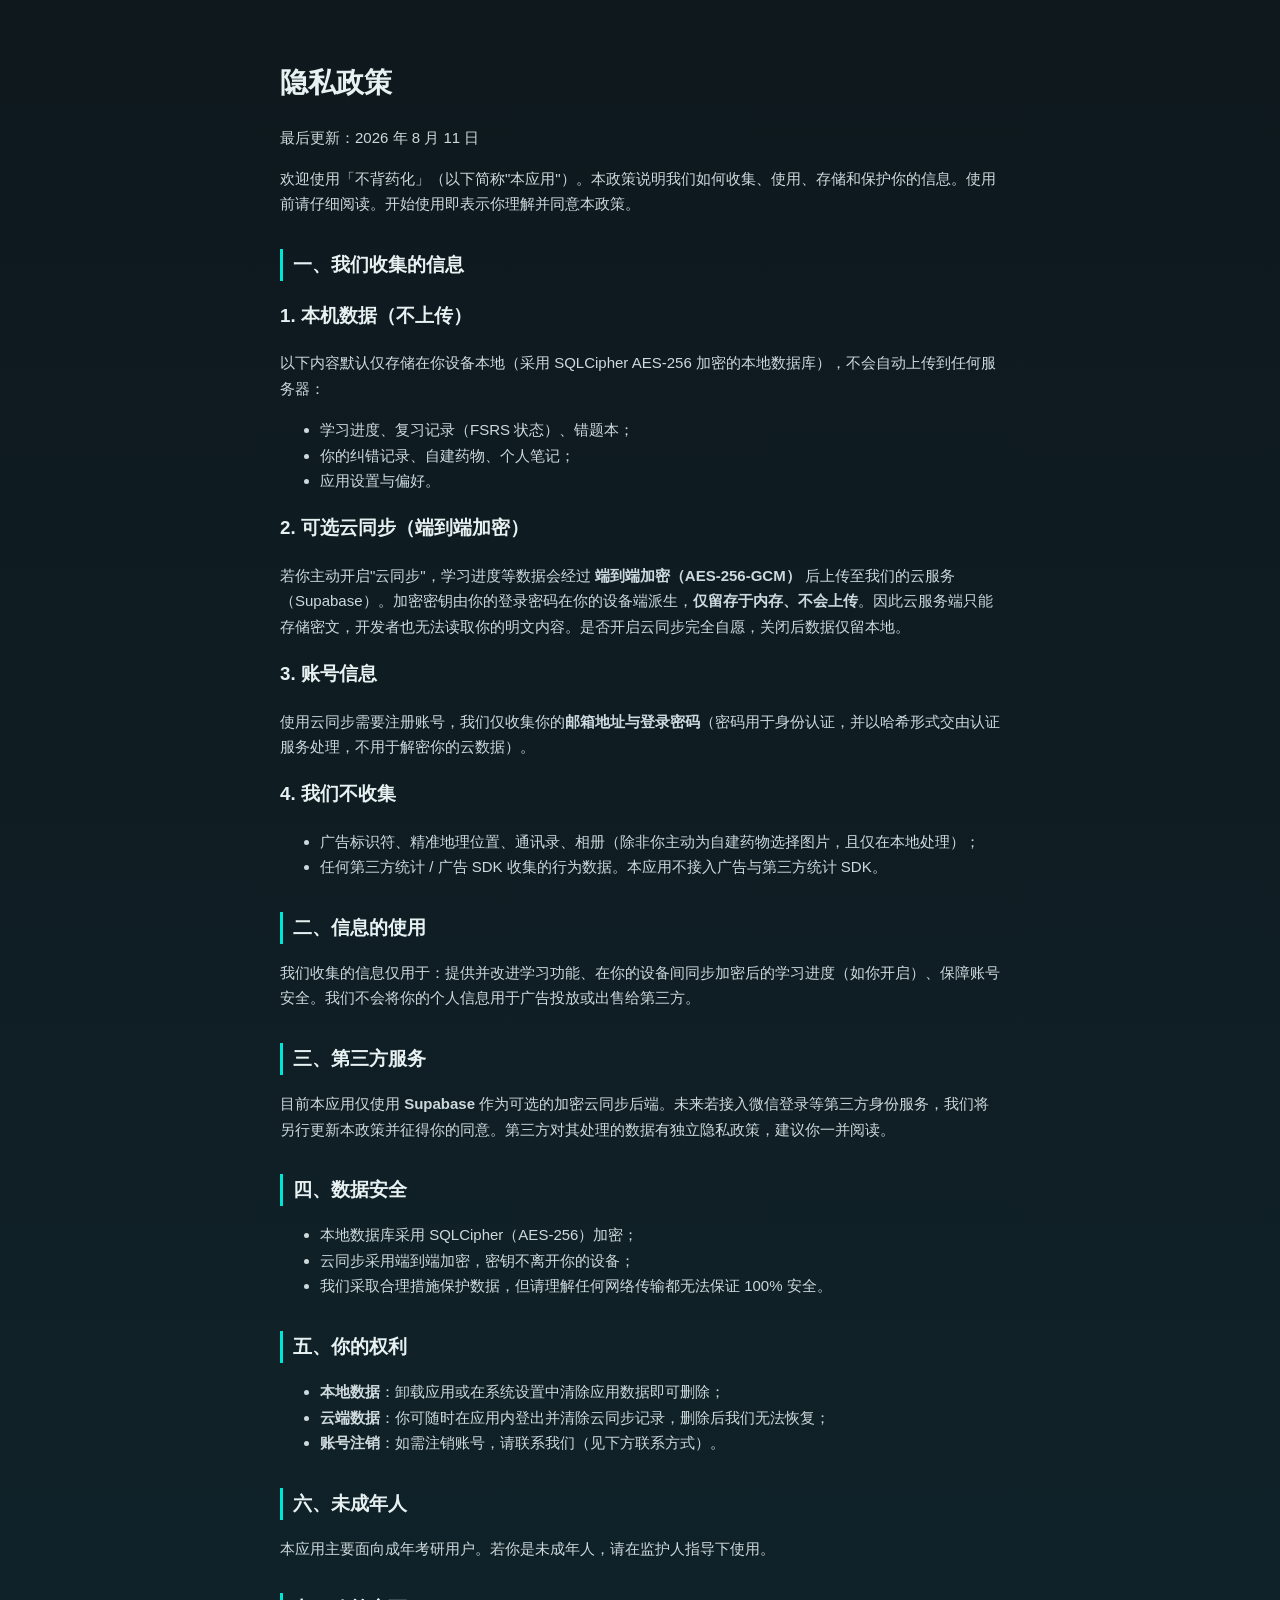
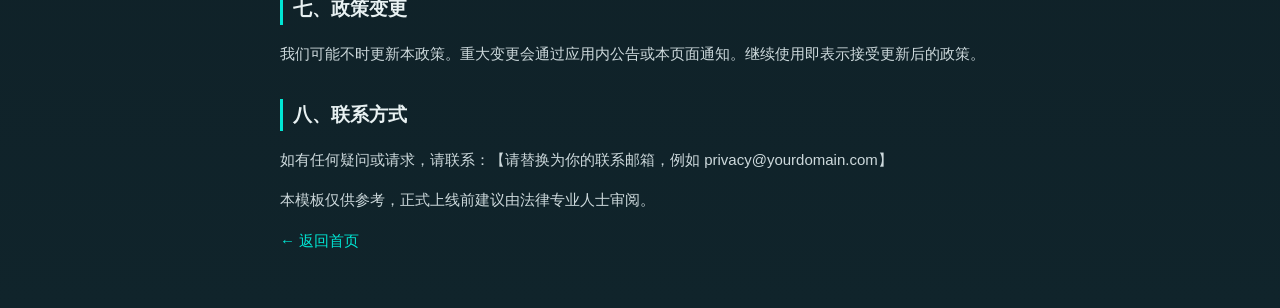
==== privacy.html @ 4cbd3855 "init: 不背药化 official static site" ====
<!doctype html>
<html lang="zh-CN">
<head>
<meta charset="utf-8">
<meta name="viewport" content="width=device-width,initial-scale=1">
<title>隐私政策 · 不背药化</title>
<link rel="stylesheet" href="style.css">
</head>
<body>
<main class="legal">
  <h1>隐私政策</h1>
  <p class="updated">最后更新：2026 年 8 月 11 日</p>

  <p>欢迎使用「不背药化」（以下简称"本应用"）。本政策说明我们如何收集、使用、存储和保护你的信息。使用前请仔细阅读。开始使用即表示你理解并同意本政策。</p>

  <h2>一、我们收集的信息</h2>
  <h3>1. 本机数据（不上传）</h3>
  <p>以下内容默认仅存储在你设备本地（采用 SQLCipher AES-256 加密的本地数据库），不会自动上传到任何服务器：</p>
  <ul>
    <li>学习进度、复习记录（FSRS 状态）、错题本；</li>
    <li>你的纠错记录、自建药物、个人笔记；</li>
    <li>应用设置与偏好。</li>
  </ul>
  <h3>2. 可选云同步（端到端加密）</h3>
  <p>若你主动开启"云同步"，学习进度等数据会经过 <strong>端到端加密（AES-256-GCM）</strong> 后上传至我们的云服务（Supabase）。加密密钥由你的登录密码在你的设备端派生，<strong>仅留存于内存、不会上传</strong>。因此云服务端只能存储密文，开发者也无法读取你的明文内容。是否开启云同步完全自愿，关闭后数据仅留本地。</p>
  <h3>3. 账号信息</h3>
  <p>使用云同步需要注册账号，我们仅收集你的<strong>邮箱地址与登录密码</strong>（密码用于身份认证，并以哈希形式交由认证服务处理，不用于解密你的云数据）。</p>
  <h3>4. 我们<strong>不</strong>收集</h3>
  <ul>
    <li>广告标识符、精准地理位置、通讯录、相册（除非你主动为自建药物选择图片，且仅在本地处理）；</li>
    <li>任何第三方统计 / 广告 SDK 收集的行为数据。本应用不接入广告与第三方统计 SDK。</li>
  </ul>

  <h2>二、信息的使用</h2>
  <p>我们收集的信息仅用于：提供并改进学习功能、在你的设备间同步加密后的学习进度（如你开启）、保障账号安全。我们不会将你的个人信息用于广告投放或出售给第三方。</p>

  <h2>三、第三方服务</h2>
  <p>目前本应用仅使用 <strong>Supabase</strong> 作为可选的加密云同步后端。未来若接入微信登录等第三方身份服务，我们将另行更新本政策并征得你的同意。第三方对其处理的数据有独立隐私政策，建议你一并阅读。</p>

  <h2>四、数据安全</h2>
  <ul>
    <li>本地数据库采用 SQLCipher（AES-256）加密；</li>
    <li>云同步采用端到端加密，密钥不离开你的设备；</li>
    <li>我们采取合理措施保护数据，但请理解任何网络传输都无法保证 100% 安全。</li>
  </ul>

  <h2>五、你的权利</h2>
  <ul>
    <li><strong>本地数据</strong>：卸载应用或在系统设置中清除应用数据即可删除；</li>
    <li><strong>云端数据</strong>：你可随时在应用内登出并清除云同步记录，删除后我们无法恢复；</li>
    <li><strong>账号注销</strong>：如需注销账号，请联系我们（见下方联系方式）。</li>
  </ul>

  <h2>六、未成年人</h2>
  <p>本应用主要面向成年考研用户。若你是未成年人，请在监护人指导下使用。</p>

  <h2>七、政策变更</h2>
  <p>我们可能不时更新本政策。重大变更会通过应用内公告或本页面通知。继续使用即表示接受更新后的政策。</p>

  <h2>八、联系方式</h2>
  <p>如有任何疑问或请求，请联系：【请替换为你的联系邮箱，例如 privacy@yourdomain.com】</p>

  <p class="updated">本模板仅供参考，正式上线前建议由法律专业人士审阅。</p>
  <p><a href="index.html">← 返回首页</a></p>
</main>
</body>
</html>
---- style.css ----
:root{
  --bg:#0e181d;
  --bg2:#10242b;
  --card:#14242c;
  --text:#e8f1f2;
  --muted:#9fb3b8;
  --accent:#00e6d4;
  --accent2:#3aa0ff;
  --border:rgba(255,255,255,.08);
  --radius:16px;
  --maxw:960px;
}
*{box-sizing:border-box}
html,body{margin:0;padding:0}
body{
  font-family:-apple-system,BlinkMacSystemFont,"Segoe UI","PingFang SC","Hiragino Sans GB","Microsoft YaHei",sans-serif;
  background:linear-gradient(180deg,var(--bg),var(--bg2));
  color:var(--text);
  line-height:1.7;
  -webkit-font-smoothing:antialiased;
}
a{color:var(--accent);text-decoration:none}
a:hover{text-decoration:underline}
.wrap{max-width:var(--maxw);margin:0 auto;padding:0 20px}
header.nav{position:sticky;top:0;z-index:10;backdrop-filter:blur(10px);background:rgba(14,24,29,.7);border-bottom:1px solid var(--border)}
.nav .wrap{display:flex;align-items:center;justify-content:space-between;height:60px}
.brand{font-weight:700;font-size:18px;display:flex;align-items:center;gap:8px}
.brand .dot{width:10px;height:10px;border-radius:50%;background:var(--accent);box-shadow:0 0 12px var(--accent)}
.nav a.navlink{color:var(--muted);margin-left:18px;font-size:14px}
.hero{padding:72px 0 48px;text-align:center}
.hero h1{font-size:40px;margin:0 0 12px;letter-spacing:1px}
.hero .tag{font-size:18px;color:var(--muted);margin:0 auto 28px;max-width:620px}
.badges{display:flex;gap:12px;justify-content:center;flex-wrap:wrap}
.btn{display:inline-block;padding:12px 22px;border-radius:999px;font-weight:600;font-size:15px;border:1px solid var(--border);background:var(--card);color:var(--text)}
.btn.primary{background:linear-gradient(135deg,var(--accent),var(--accent2));color:#06222a;border:none}
.section{padding:40px 0}
.section h2{font-size:24px;margin:0 0 20px}
.grid{display:grid;grid-template-columns:repeat(auto-fit,minmax(240px,1fr));gap:16px}
.card{background:var(--card);border:1px solid var(--border);border-radius:var(--radius);padding:20px}
.card h3{margin:0 0 8px;font-size:17px}
.card p{margin:0;color:var(--muted);font-size:14px}
.highlight{background:linear-gradient(135deg,rgba(0,230,212,.12),rgba(58,160,255,.12));border:1px solid var(--border);border-radius:var(--radius);padding:28px;text-align:center}
.highlight h2{margin-top:0}
footer{border-top:1px solid var(--border);padding:28px 0;color:var(--muted);font-size:13px;text-align:center;margin-top:40px}
footer a{margin:0 8px}
.legal{max-width:760px;margin:0 auto;padding:40px 20px}
.legal h1{font-size:28px}
.legal h2{font-size:19px;margin-top:32px;border-left:3px solid var(--accent);padding-left:10px}
.legal p,.legal li{color:#cdd9dc;font-size:15px}
.updated{color:var(--muted);font-size:13px}
@media(max-width:600px){.hero h1{font-size:30px}.hero .tag{font-size:16px}.section h2{font-size:21px}}
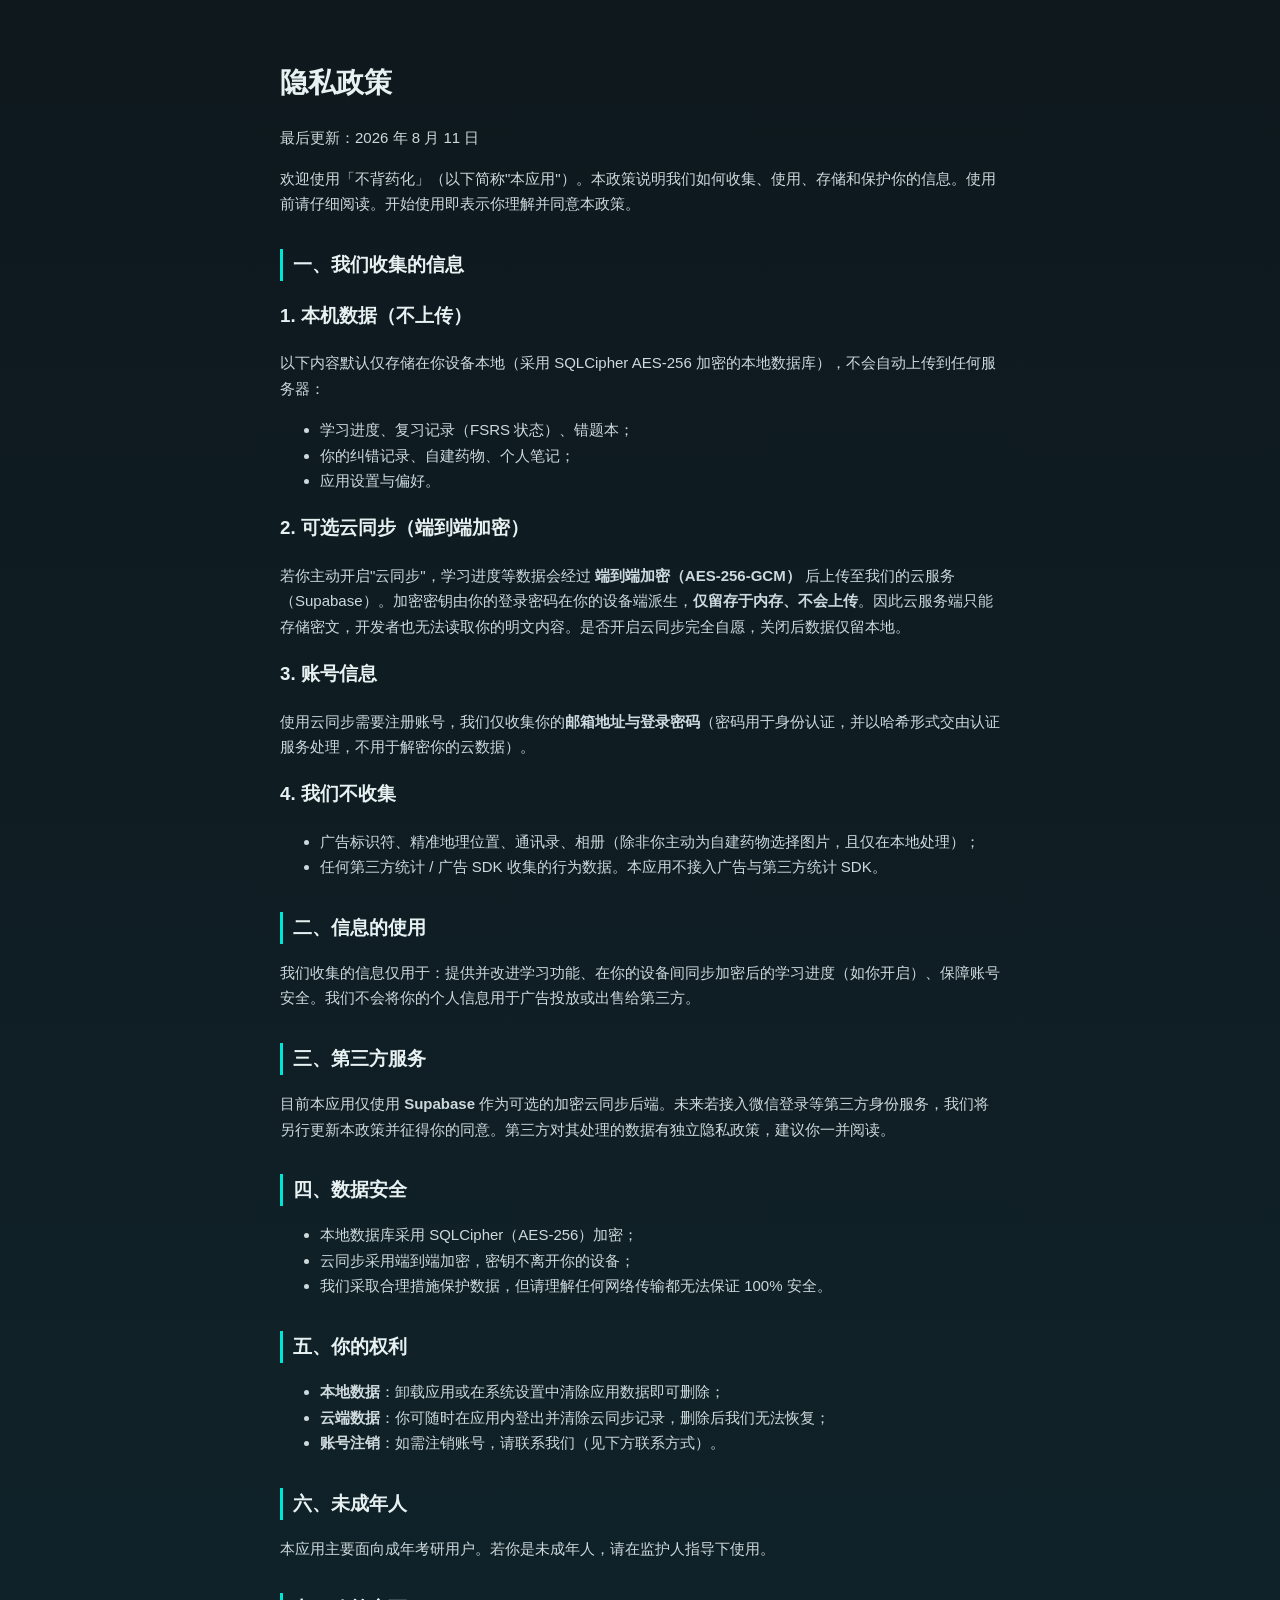
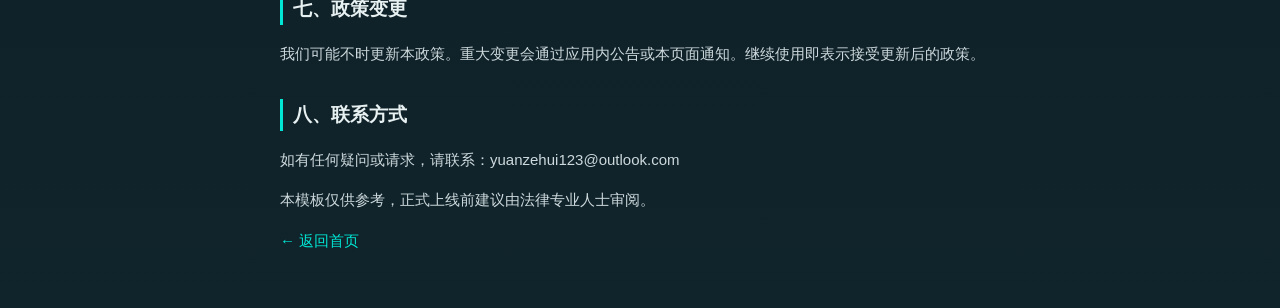
==== commit dc61b400: "site: fill contact email yuanzehui123@outlook.com" ====
--- a/privacy.html
+++ b/privacy.html
@@ -58,7 +58,7 @@
   <p>我们可能不时更新本政策。重大变更会通过应用内公告或本页面通知。继续使用即表示接受更新后的政策。</p>
 
   <h2>八、联系方式</h2>
-  <p>如有任何疑问或请求，请联系：【请替换为你的联系邮箱，例如 privacy@yourdomain.com】</p>
+  <p>如有任何疑问或请求，请联系：yuanzehui123@outlook.com</p>
 
   <p class="updated">本模板仅供参考，正式上线前建议由法律专业人士审阅。</p>
   <p><a href="index.html">← 返回首页</a></p>
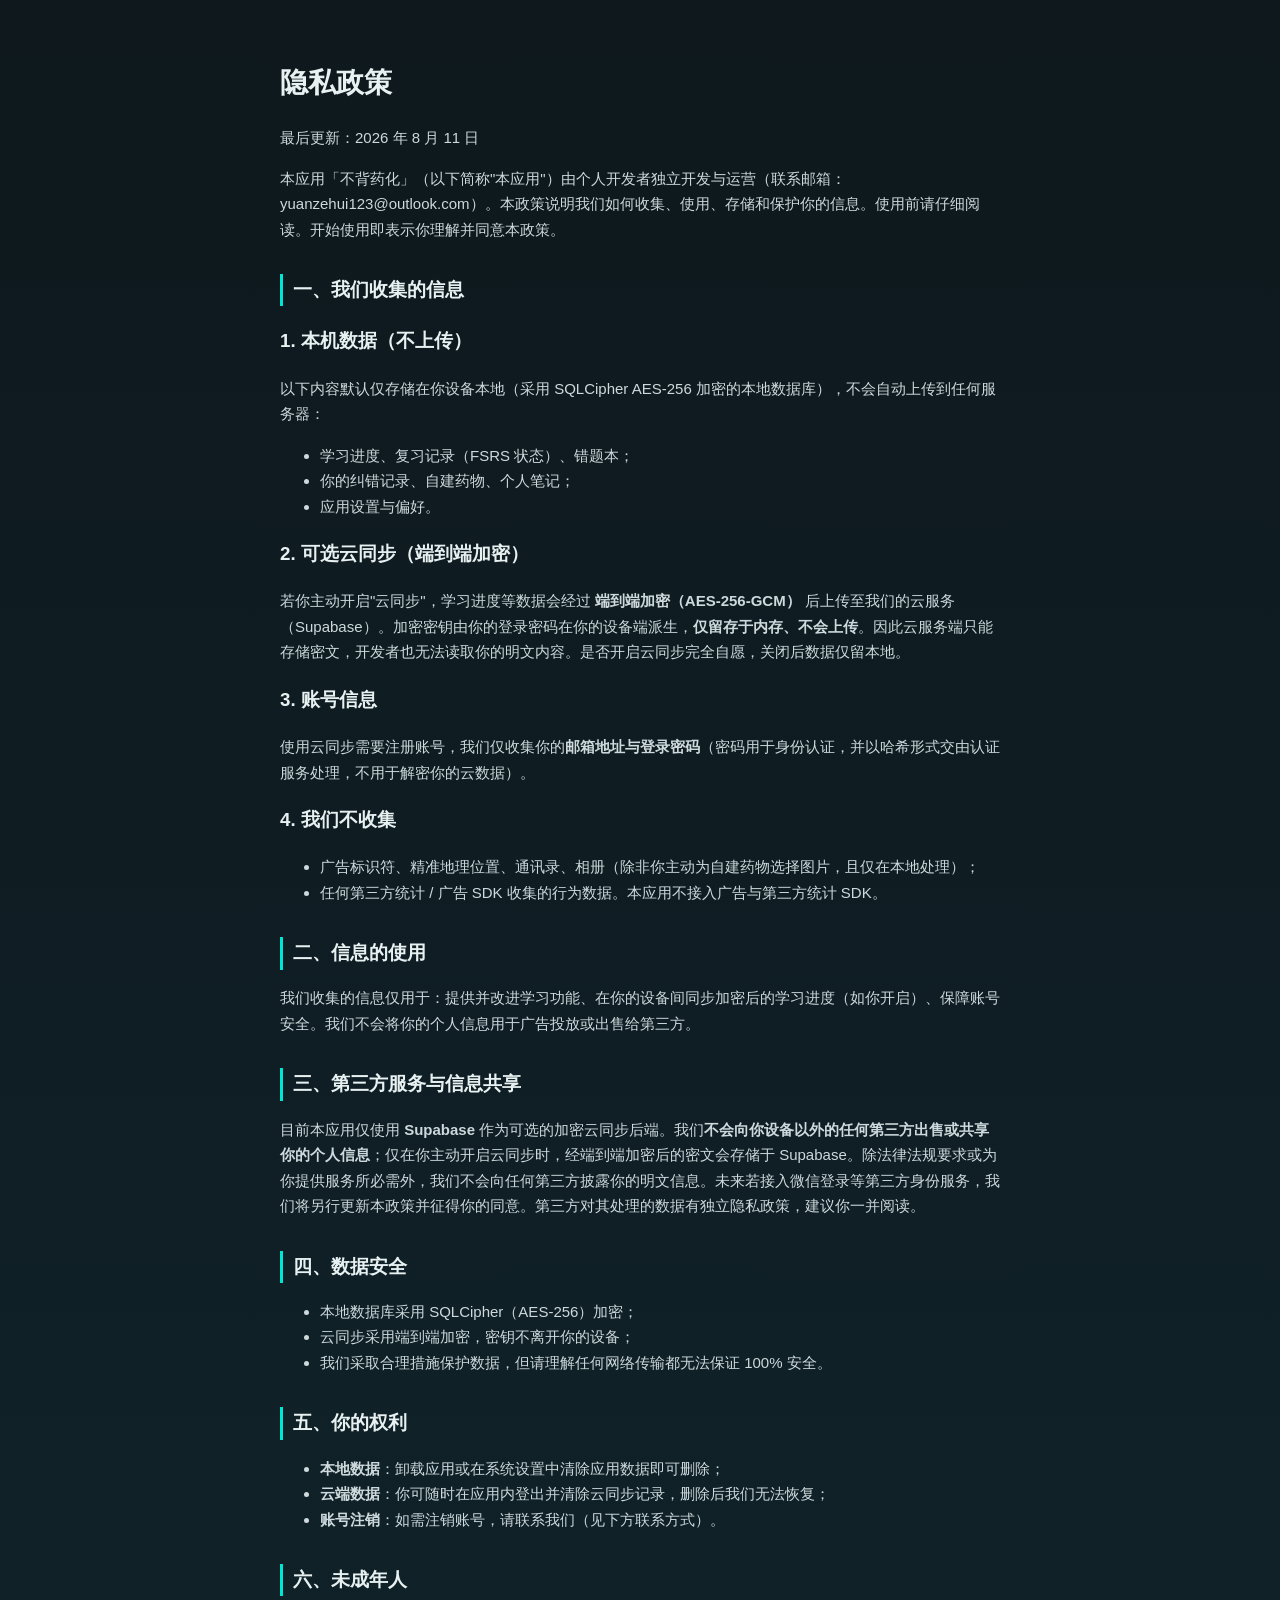
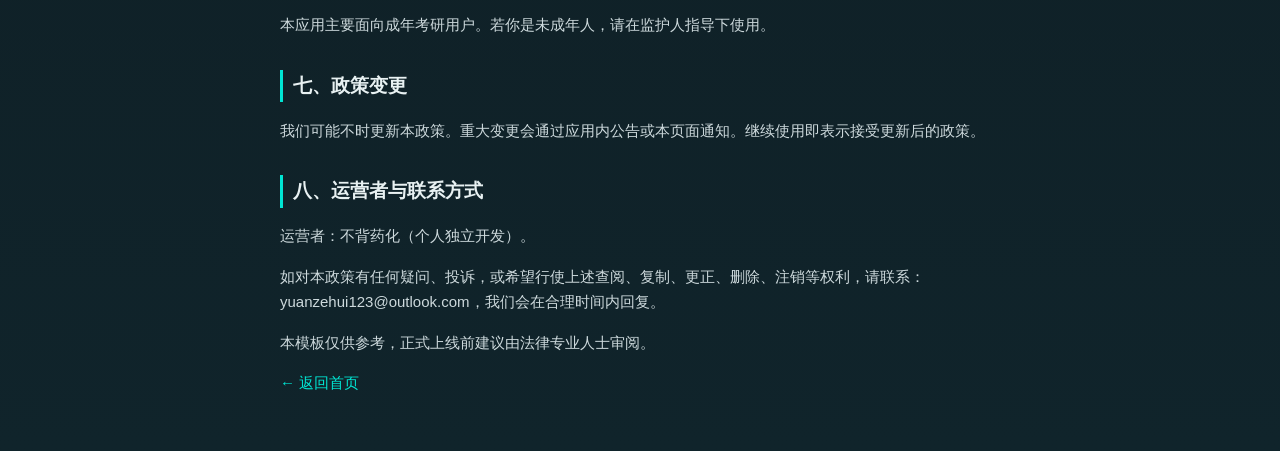
==== commit 831ed830: "privacy: add operator identity, info-sharing disclosure, complaint channel (WeChat Open Platform com" ====
--- a/privacy.html
+++ b/privacy.html
@@ -11,7 +11,7 @@
   <h1>隐私政策</h1>
   <p class="updated">最后更新：2026 年 8 月 11 日</p>
 
-  <p>欢迎使用「不背药化」（以下简称"本应用"）。本政策说明我们如何收集、使用、存储和保护你的信息。使用前请仔细阅读。开始使用即表示你理解并同意本政策。</p>
+  <p>本应用「不背药化」（以下简称"本应用"）由个人开发者独立开发与运营（联系邮箱：yuanzehui123@outlook.com）。本政策说明我们如何收集、使用、存储和保护你的信息。使用前请仔细阅读。开始使用即表示你理解并同意本政策。</p>
 
   <h2>一、我们收集的信息</h2>
   <h3>1. 本机数据（不上传）</h3>
@@ -34,8 +34,8 @@
   <h2>二、信息的使用</h2>
   <p>我们收集的信息仅用于：提供并改进学习功能、在你的设备间同步加密后的学习进度（如你开启）、保障账号安全。我们不会将你的个人信息用于广告投放或出售给第三方。</p>
 
-  <h2>三、第三方服务</h2>
-  <p>目前本应用仅使用 <strong>Supabase</strong> 作为可选的加密云同步后端。未来若接入微信登录等第三方身份服务，我们将另行更新本政策并征得你的同意。第三方对其处理的数据有独立隐私政策，建议你一并阅读。</p>
+  <h2>三、第三方服务与信息共享</h2>
+  <p>目前本应用仅使用 <strong>Supabase</strong> 作为可选的加密云同步后端。我们<strong>不会向你设备以外的任何第三方出售或共享你的个人信息</strong>；仅在你主动开启云同步时，经端到端加密后的密文会存储于 Supabase。除法律法规要求或为你提供服务所必需外，我们不会向任何第三方披露你的明文信息。未来若接入微信登录等第三方身份服务，我们将另行更新本政策并征得你的同意。第三方对其处理的数据有独立隐私政策，建议你一并阅读。</p>
 
   <h2>四、数据安全</h2>
   <ul>
@@ -57,8 +57,9 @@
   <h2>七、政策变更</h2>
   <p>我们可能不时更新本政策。重大变更会通过应用内公告或本页面通知。继续使用即表示接受更新后的政策。</p>
 
-  <h2>八、联系方式</h2>
-  <p>如有任何疑问或请求，请联系：yuanzehui123@outlook.com</p>
+  <h2>八、运营者与联系方式</h2>
+  <p>运营者：不背药化（个人独立开发）。</p>
+  <p>如对本政策有任何疑问、投诉，或希望行使上述查阅、复制、更正、删除、注销等权利，请联系：yuanzehui123@outlook.com，我们会在合理时间内回复。</p>
 
   <p class="updated">本模板仅供参考，正式上线前建议由法律专业人士审阅。</p>
   <p><a href="index.html">← 返回首页</a></p>
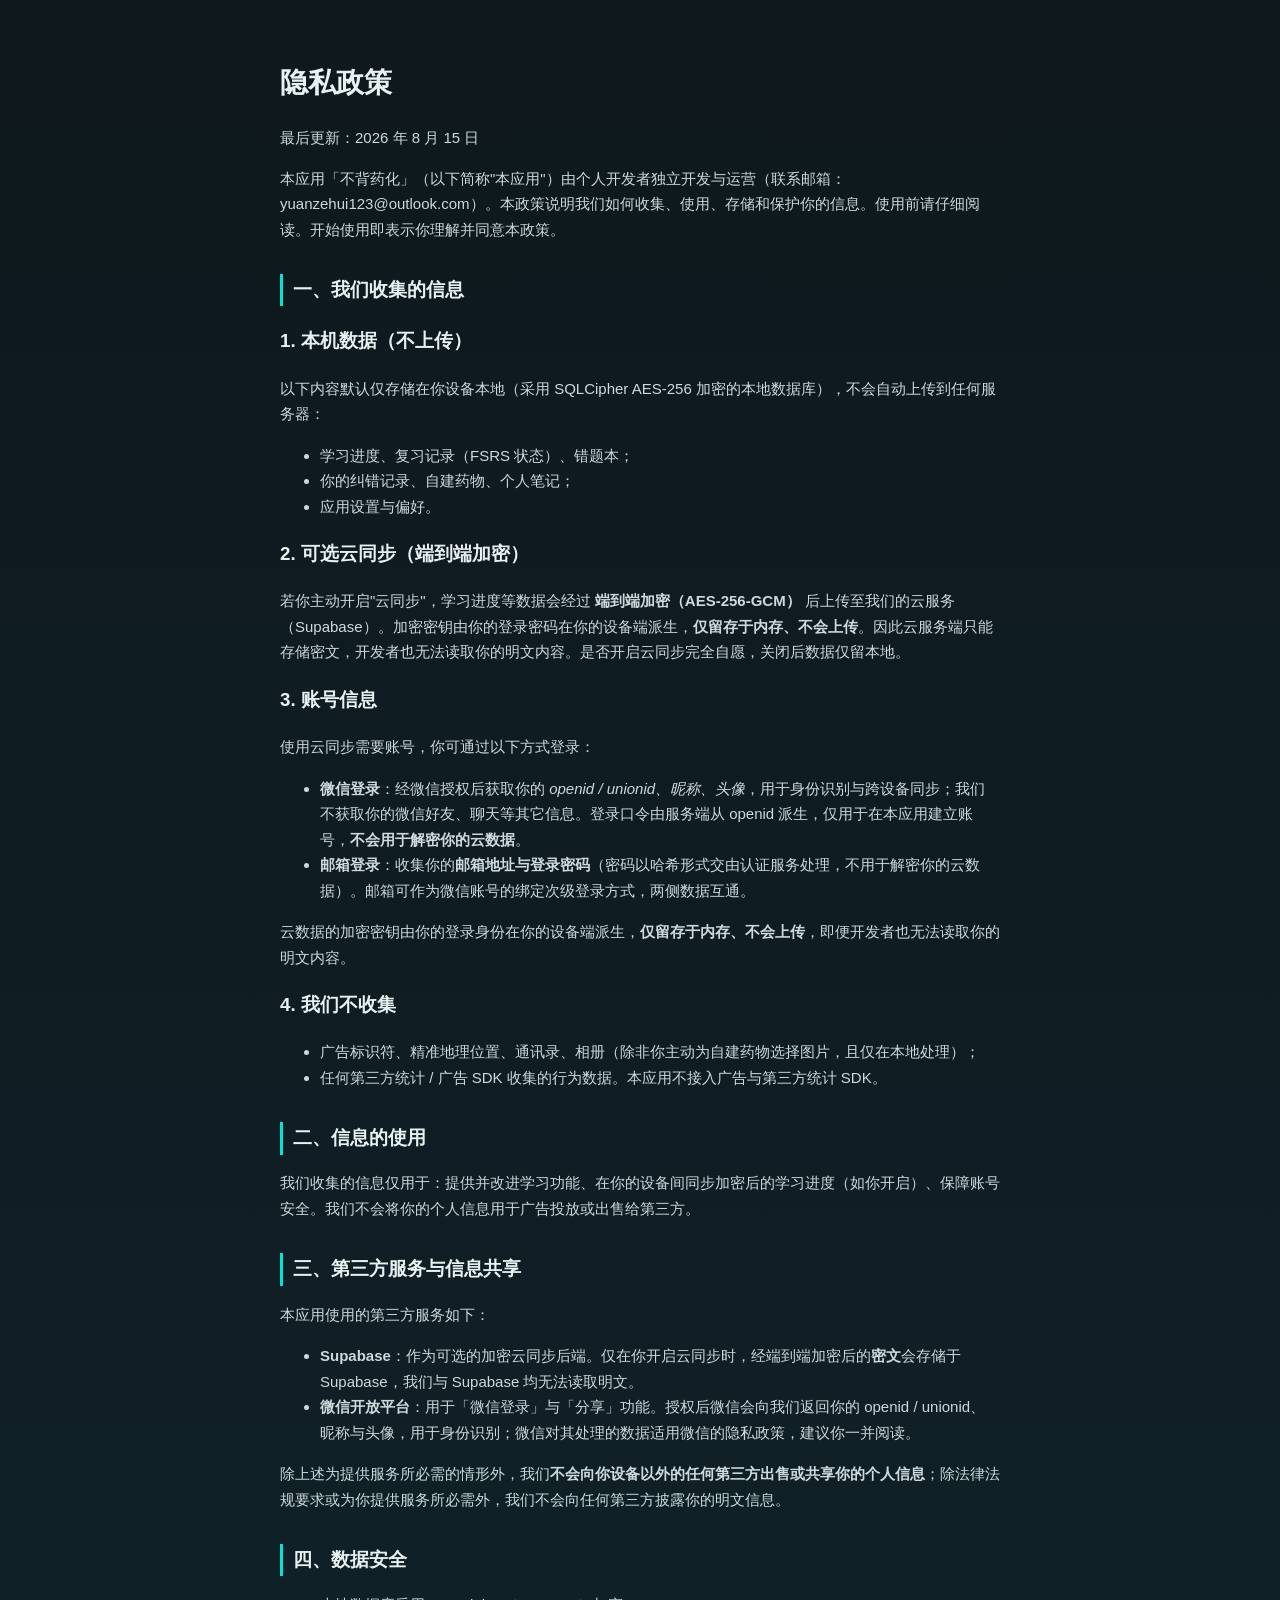
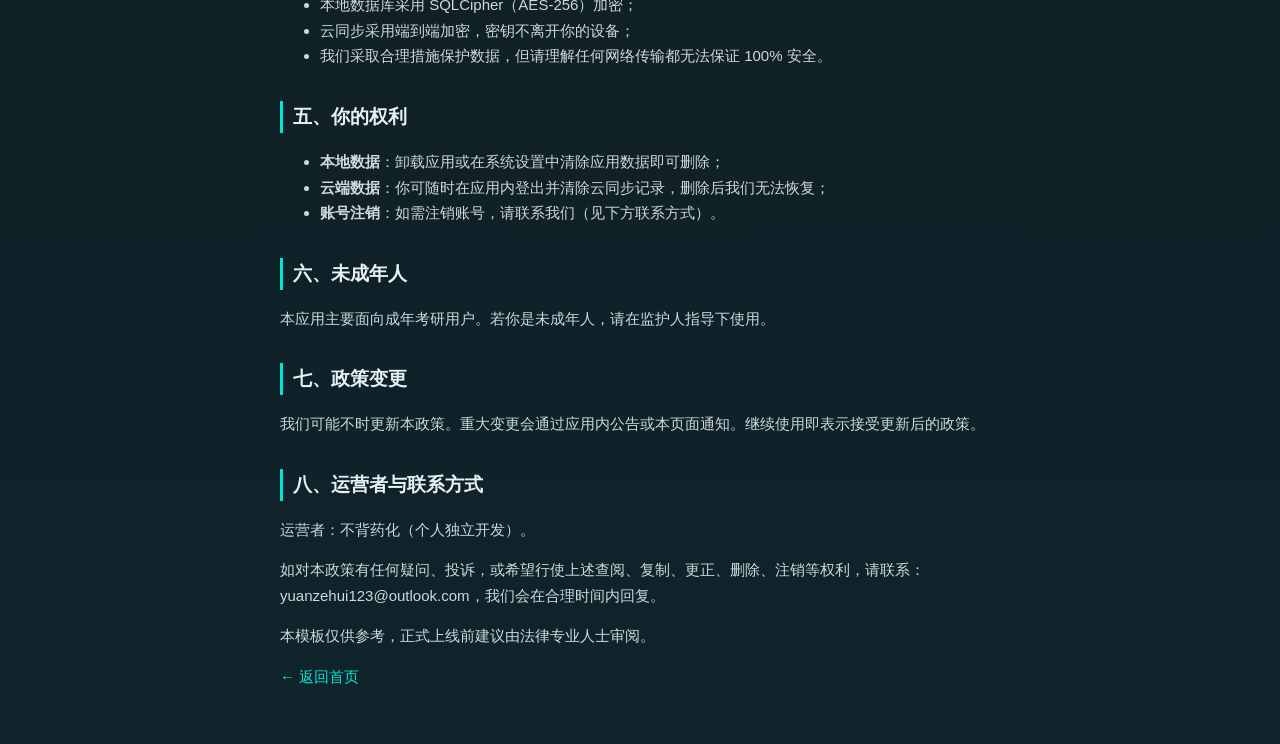
==== commit 9f41e055: "privacy: mark WeChat login as integrated, update account & third-party disclosure (2026-08-15)" ====
--- a/privacy.html
+++ b/privacy.html
@@ -9,7 +9,7 @@
 <body>
 <main class="legal">
   <h1>隐私政策</h1>
-  <p class="updated">最后更新：2026 年 8 月 11 日</p>
+  <p class="updated">最后更新：2026 年 8 月 15 日</p>
 
   <p>本应用「不背药化」（以下简称"本应用"）由个人开发者独立开发与运营（联系邮箱：yuanzehui123@outlook.com）。本政策说明我们如何收集、使用、存储和保护你的信息。使用前请仔细阅读。开始使用即表示你理解并同意本政策。</p>
 
@@ -24,7 +24,12 @@
   <h3>2. 可选云同步（端到端加密）</h3>
   <p>若你主动开启"云同步"，学习进度等数据会经过 <strong>端到端加密（AES-256-GCM）</strong> 后上传至我们的云服务（Supabase）。加密密钥由你的登录密码在你的设备端派生，<strong>仅留存于内存、不会上传</strong>。因此云服务端只能存储密文，开发者也无法读取你的明文内容。是否开启云同步完全自愿，关闭后数据仅留本地。</p>
   <h3>3. 账号信息</h3>
-  <p>使用云同步需要注册账号，我们仅收集你的<strong>邮箱地址与登录密码</strong>（密码用于身份认证，并以哈希形式交由认证服务处理，不用于解密你的云数据）。</p>
+  <p>使用云同步需要账号，你可通过以下方式登录：</p>
+  <ul>
+    <li><strong>微信登录</strong>：经微信授权后获取你的 <em>openid / unionid、昵称、头像</em>，用于身份识别与跨设备同步；我们不获取你的微信好友、聊天等其它信息。登录口令由服务端从 openid 派生，仅用于在本应用建立账号，<strong>不会用于解密你的云数据</strong>。</li>
+    <li><strong>邮箱登录</strong>：收集你的<strong>邮箱地址与登录密码</strong>（密码以哈希形式交由认证服务处理，不用于解密你的云数据）。邮箱可作为微信账号的绑定次级登录方式，两侧数据互通。</li>
+  </ul>
+  <p>云数据的加密密钥由你的登录身份在你的设备端派生，<strong>仅留存于内存、不会上传</strong>，即便开发者也无法读取你的明文内容。</p>
   <h3>4. 我们<strong>不</strong>收集</h3>
   <ul>
     <li>广告标识符、精准地理位置、通讯录、相册（除非你主动为自建药物选择图片，且仅在本地处理）；</li>
@@ -35,7 +40,12 @@
   <p>我们收集的信息仅用于：提供并改进学习功能、在你的设备间同步加密后的学习进度（如你开启）、保障账号安全。我们不会将你的个人信息用于广告投放或出售给第三方。</p>
 
   <h2>三、第三方服务与信息共享</h2>
-  <p>目前本应用仅使用 <strong>Supabase</strong> 作为可选的加密云同步后端。我们<strong>不会向你设备以外的任何第三方出售或共享你的个人信息</strong>；仅在你主动开启云同步时，经端到端加密后的密文会存储于 Supabase。除法律法规要求或为你提供服务所必需外，我们不会向任何第三方披露你的明文信息。未来若接入微信登录等第三方身份服务，我们将另行更新本政策并征得你的同意。第三方对其处理的数据有独立隐私政策，建议你一并阅读。</p>
+  <p>本应用使用的第三方服务如下：</p>
+  <ul>
+    <li><strong>Supabase</strong>：作为可选的加密云同步后端。仅在你开启云同步时，经端到端加密后的<strong>密文</strong>会存储于 Supabase，我们与 Supabase 均无法读取明文。</li>
+    <li><strong>微信开放平台</strong>：用于「微信登录」与「分享」功能。授权后微信会向我们返回你的 openid / unionid、昵称与头像，用于身份识别；微信对其处理的数据适用微信的隐私政策，建议你一并阅读。</li>
+  </ul>
+  <p>除上述为提供服务所必需的情形外，我们<strong>不会向你设备以外的任何第三方出售或共享你的个人信息</strong>；除法律法规要求或为你提供服务所必需外，我们不会向任何第三方披露你的明文信息。</p>
 
   <h2>四、数据安全</h2>
   <ul>
